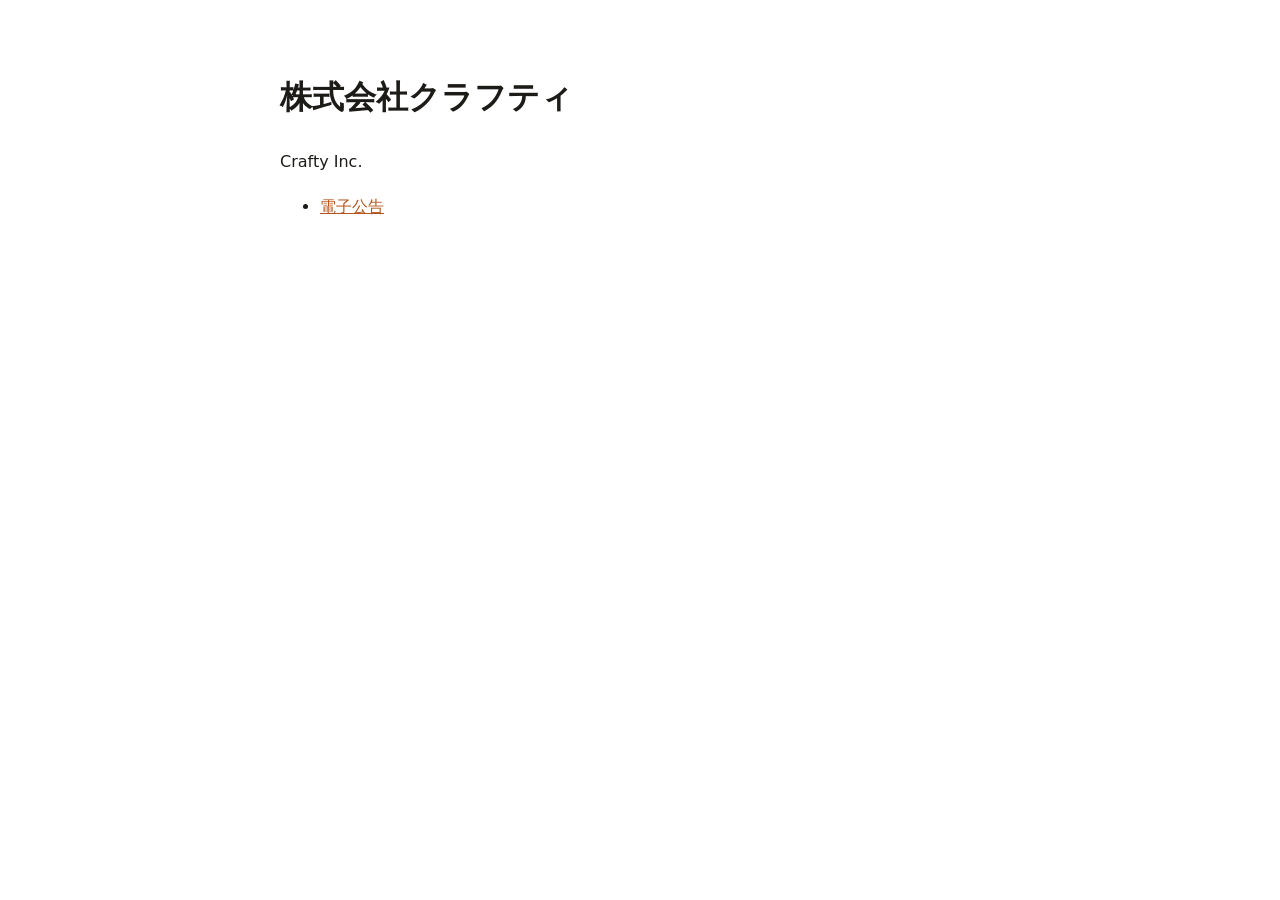
==== index.html @ 8cf96d27 "Add company page and electronic public notice page Co-Authored-By: Claude Opus 5.5 <noreply@anthropi" ====
<!doctype html><html lang="ja"><head><meta charset="utf-8"><meta name="viewport" content="width=device-width,initial-scale=1"><title>株式会社クラフティ</title>
<style>body{font-family:"Hiragino Sans","Noto Sans JP",system-ui,sans-serif;max-width:720px;margin:0 auto;padding:48px 20px;color:#1d1b17;line-height:1.8}a{color:#b5541c}</style></head>
<body><h1>株式会社クラフティ</h1><p>Crafty Inc.</p><ul><li><a href="koukoku/">電子公告</a></li></ul></body></html>
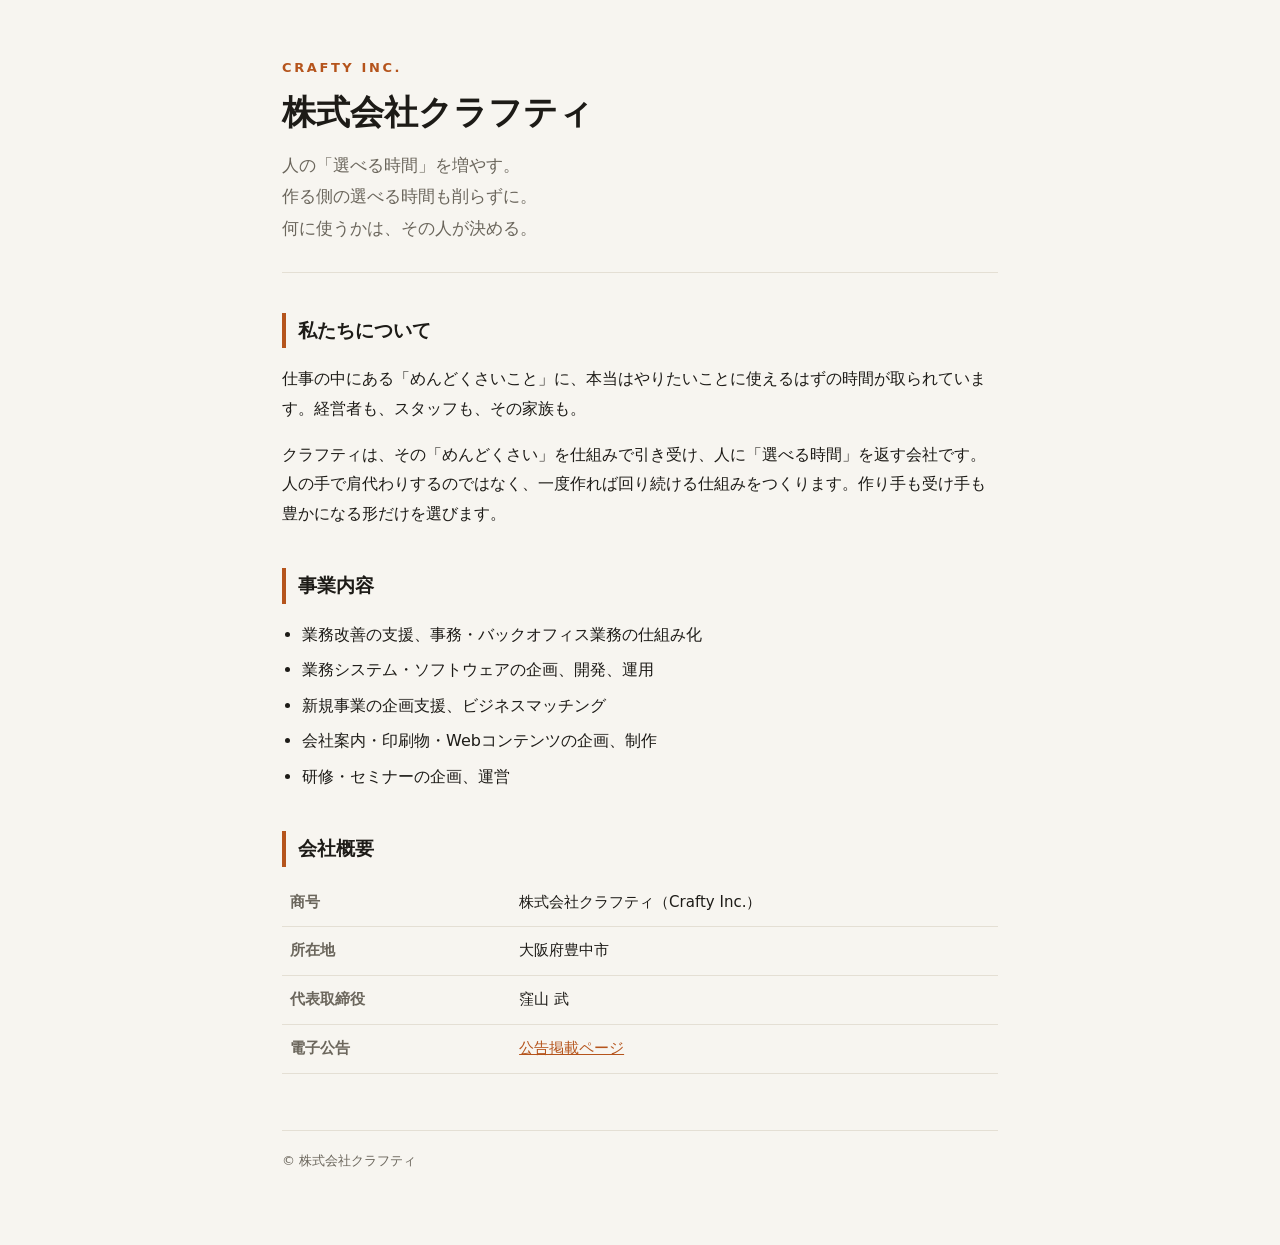
==== commit 2bd3c6c7: "Crafty company site with electronic public notice page Co-Authored-By: Claude Opus 5.5 <noreply@anth" ====
--- a/index.html
+++ b/index.html
@@ -1,3 +1,29 @@
-<!doctype html><html lang="ja"><head><meta charset="utf-8"><meta name="viewport" content="width=device-width,initial-scale=1"><title>株式会社クラフティ</title>
-<style>body{font-family:"Hiragino Sans","Noto Sans JP",system-ui,sans-serif;max-width:720px;margin:0 auto;padding:48px 20px;color:#1d1b17;line-height:1.8}a{color:#b5541c}</style></head>
-<body><h1>株式会社クラフティ</h1><p>Crafty Inc.</p><ul><li><a href="koukoku/">電子公告</a></li></ul></body></html>
+<!doctype html><html lang="ja"><head><meta charset="utf-8"><meta name="viewport" content="width=device-width,initial-scale=1">
+<title>株式会社クラフティ</title><meta name="description" content="人の「選べる時間」を増やす。株式会社クラフティ"><link rel="stylesheet" href="style.css"></head>
+<body><div class="wrap">
+<header><div class="logo">CRAFTY INC.</div><h1>株式会社クラフティ</h1>
+<p class="lead">人の「選べる時間」を増やす。<br>作る側の選べる時間も削らずに。<br>何に使うかは、その人が決める。</p></header>
+
+<h2>私たちについて</h2>
+<p>仕事の中にある「めんどくさいこと」に、本当はやりたいことに使えるはずの時間が取られています。経営者も、スタッフも、その家族も。</p>
+<p>クラフティは、その「めんどくさい」を仕組みで引き受け、人に「選べる時間」を返す会社です。人の手で肩代わりするのではなく、一度作れば回り続ける仕組みをつくります。作り手も受け手も豊かになる形だけを選びます。</p>
+
+<h2>事業内容</h2>
+<ul>
+<li>業務改善の支援、事務・バックオフィス業務の仕組み化</li>
+<li>業務システム・ソフトウェアの企画、開発、運用</li>
+<li>新規事業の企画支援、ビジネスマッチング</li>
+<li>会社案内・印刷物・Webコンテンツの企画、制作</li>
+<li>研修・セミナーの企画、運営</li>
+</ul>
+
+<h2>会社概要</h2>
+<table>
+<tr><th>商号</th><td>株式会社クラフティ（Crafty Inc.）</td></tr>
+<tr><th>所在地</th><td>大阪府豊中市</td></tr>
+<tr><th>代表取締役</th><td>窪山 武</td></tr>
+<tr><th>電子公告</th><td><a href="koukoku/">公告掲載ページ</a></td></tr>
+</table>
+
+<footer>© 株式会社クラフティ</footer>
+</div></body></html>
--- a/style.css
+++ b/style.css
@@ -0,0 +1,8 @@
+:root{--bg:#f7f5f0;--ink:#1d1b17;--muted:#6b665c;--line:#e4dfd4;--accent:#b5541c}
+@media (prefers-color-scheme:dark){:root{--bg:#15140f;--ink:#ece7dc;--muted:#a49d8f;--line:#37342b;--accent:#e0803f}}
+*{box-sizing:border-box}body{margin:0;background:var(--bg);color:var(--ink);font-family:"Hiragino Sans","Hiragino Kaku Gothic ProN","Noto Sans JP",system-ui,sans-serif;line-height:1.85}
+.wrap{max-width:760px;margin:0 auto;padding:56px 22px 72px}header{border-bottom:1px solid var(--line);padding-bottom:28px;margin-bottom:36px}
+.logo{font-size:13px;letter-spacing:.2em;color:var(--accent);font-weight:700}h1{font-size:34px;line-height:1.35;margin:10px 0 14px}
+.lead{font-size:17px;color:var(--muted);margin:0}h2{font-size:19px;margin:40px 0 12px;padding-left:12px;border-left:4px solid var(--accent)}
+ul{padding-left:20px}li{margin:6px 0}table{border-collapse:collapse;width:100%;font-size:15px}th,td{border-bottom:1px solid var(--line);padding:10px 8px;text-align:left;vertical-align:top}th{width:32%;color:var(--muted);font-weight:600}
+a{color:var(--accent)}footer{margin-top:56px;padding-top:18px;border-top:1px solid var(--line);font-size:13px;color:var(--muted)}
